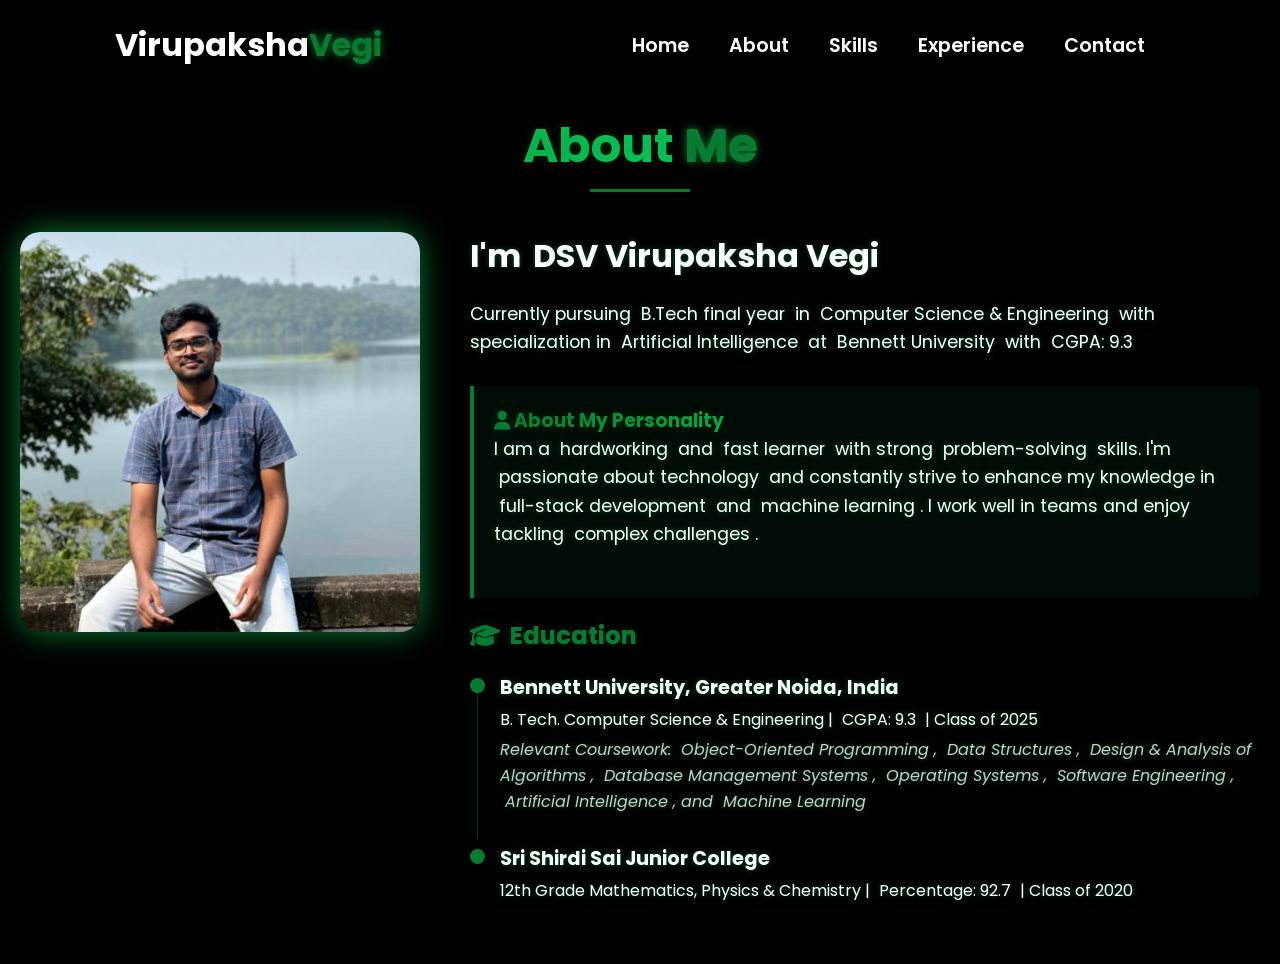
==== about.html @ ba618934 "portfolio" ====
<!doctype html>
<html lang="en">
  <head>
    <meta charset="UTF-8" />
    <meta name="viewport" content="width=device-width, initial-scale=1.0" />
    <title>About | Virupaksha Vegi</title>
    <link
      rel="stylesheet"
      href="https://cdnjs.cloudflare.com/ajax/libs/font-awesome/6.5.1/css/all.min.css"
    />
    <link rel="stylesheet" href="https://unpkg.com/aos@next/dist/aos.css" />
    <link rel="stylesheet" href="style.css" />
    <style>
      /* Radiant text effects */
      .radiant-heading {
        background: linear-gradient(90deg, #077b32, #0acf5a, #077b32);
        -webkit-background-clip: text;
        background-clip: text;
        color: transparent;
        text-shadow: 0 0 10px rgba(7, 123, 50, 0.3);
        animation: shine 3s infinite;
      }

      .glow-text {
        text-shadow: 0 0 5px rgba(7, 123, 50, 0.7);
      }

      .highlight-text {
        background: linear-gradient(
          90deg,
          transparent 50%,
          rgba(7, 123, 50, 0.2) 50%
        );
        background-size: 200% 100%;
        transition: all 0.5s ease;
        padding: 0 5px;
      }

      .highlight-text:hover {
        background-position: -100% 0;
      }

      @keyframes shine {
        0% {
          background-position: 0% 50%;
        }
        50% {
          background-position: 100% 50%;
        }
        100% {
          background-position: 0% 50%;
        }
      }

      /* Personality section styling */
      .personality-box {
        background: rgba(7, 123, 50, 0.1);
        border-left: 4px solid #077b32;
        padding: 20px;
        border-radius: 0 8px 8px 0;
        margin: 20px 0;
      }

      .education-item {
        position: relative;
        padding-left: 30px;
        margin-bottom: 30px;
      }

      .education-item::before {
        content: "";
        position: absolute;
        left: 0;
        top: 5px;
        width: 15px;
        height: 15px;
        background: #077b32;
        border-radius: 50%;
      }

      .education-item::after {
        content: "";
        position: absolute;
        left: 7px;
        top: 20px;
        bottom: -25px;
        width: 1px;
        background: rgba(7, 123, 50, 0.5);
      }

      .education-item:last-child::after {
        display: none;
      }
    </style>
  </head>
  <body>
    <nav>
      <div class="nav-container">
        <div class="logo" data-aos="zoom-in" data-aos-duration="1500">
          Virupaksha<span>Vegi</span>
        </div>
        <div class="links">
          <div
            class="link"
            data-aos="fade-up"
            data-aos-duration="1500"
            data-aos-delay="100"
          >
            <a href="index.html">Home</a>
          </div>
          <div
            class="link"
            data-aos="fade-up"
            data-aos-duration="1500"
            data-aos-delay="200"
          >
            <a href="about.html">About</a>
          </div>
          <div
            class="link"
            data-aos="fade-up"
            data-aos-duration="1500"
            data-aos-delay="300"
          >
            <a href="skills.html">Skills</a>
          </div>
          <div
            class="link"
            data-aos="fade-up"
            data-aos-duration="1500"
            data-aos-delay="400"
          >
            <a href="experience.html">Experience</a>
          </div>
          <div
            class="link"
            data-aos="fade-up"
            data-aos-duration="1500"
            data-aos-delay="500"
          >
            <a href="contact.html">Contact</a>
          </div>
        </div>
        <i class="fa-solid fa-bars hamburg" onclick="hamburg()"></i>
      </div>
      <div class="dropdown">
        <div class="links">
          <a href="index.html">Home</a>
          <a href="about.html">About</a>
          <a href="skills.html">Skills</a>
          <a href="experience.html">Experience</a>
          <a href="contact.html">Contact</a>
          <i class="fa-solid fa-xmark cancel" onclick="cancel()"></i>
        </div>
      </div>
    </nav>

    <section id="about">
      <div class="about-container">
        <h1 class="page-title radiant-heading">About <span>Me</span></h1>
        <div class="about-content">
          <div
            class="about-image"
            data-aos="fade-right"
            data-aos-duration="1000"
          >
            <img src="images/personal.png" alt="Virupaksha Vegi" />
            <div class="image-glow"></div>
          </div>
          <div
            class="about-text"
            data-aos="fade-left"
            data-aos-duration="1000"
            data-aos-delay="500"
          >
            <h2 class="glow-text">
              I'm <span class="highlight-text">DSV Virupaksha Vegi</span>
            </h2>
            <p class="glow-text">
              Currently pursuing
              <span class="highlight-text">B.Tech final year</span> in
              <span class="highlight-text">Computer Science & Engineering</span>
              with specialization in
              <span class="highlight-text">Artificial Intelligence</span> at
              <span class="highlight-text">Bennett University</span> with
              <span class="highlight-text">CGPA: 9.3</span>
            </p>

            <div class="personality-box">
              <h3 class="radiant-heading">
                <i class="fas fa-user"></i> About My Personality
              </h3>
              <p class="glow-text">
                I am a <span class="highlight-text">hardworking</span> and
                <span class="highlight-text">fast learner</span> with strong
                <span class="highlight-text">problem-solving</span> skills. I'm
                <span class="highlight-text">passionate about technology</span>
                and constantly strive to enhance my knowledge in
                <span class="highlight-text">full-stack development</span> and
                <span class="highlight-text">machine learning</span>. I work
                well in teams and enjoy tackling
                <span class="highlight-text">complex challenges</span>.
              </p>
            </div>

            <div class="education-section">
              <h3 class="radiant-heading">
                <i class="fas fa-graduation-cap"></i> Education
              </h3>
              <div class="education-item">
                <h4 class="glow-text">
                  Bennett University, Greater Noida, India
                </h4>
                <p class="glow-text">
                  B. Tech. Computer Science & Engineering |
                  <span class="highlight-text">CGPA: 9.3</span> | Class of 2025
                </p>
                <p class="coursework glow-text">
                  Relevant Coursework:
                  <span class="highlight-text">Object-Oriented Programming</span
                  >, <span class="highlight-text">Data Structures</span>,
                  <span class="highlight-text"
                    >Design & Analysis of Algorithms</span
                  >,
                  <span class="highlight-text">Database Management Systems</span
                  >, <span class="highlight-text">Operating Systems</span>,
                  <span class="highlight-text">Software Engineering</span>,
                  <span class="highlight-text">Artificial Intelligence</span>,
                  and <span class="highlight-text">Machine Learning</span>
                </p>
              </div>
              <div class="education-item">
                <h4 class="glow-text">Sri Shirdi Sai Junior College</h4>
                <p class="glow-text">
                  12th Grade Mathematics, Physics & Chemistry |
                  <span class="highlight-text">Percentage: 92.7</span> | Class
                  of 2020
                </p>
              </div>
            </div>
          </div>
        </div>
      </div>
    </section>

    <script src="https://unpkg.com/aos@next/dist/aos.js"></script>
    <script>
      AOS.init({ offset: 0 });
    </script>
    <script src="script.js"></script>
  </body>
</html>
---- style.css ----
@import url('https://fonts.googleapis.com/css2?family=Poppins:wght@100;200;300;400;500;600&display=swap');

/* Image glow effect */
.about-image {
    position: relative;
    overflow: visible;
}

.about-image::after {
    content: '';
    position: absolute;
    top: 0;
    left: 0;
    right: 0;
    bottom: 0;
    border-radius: 100%;
    box-shadow: 0 0 30px #077b32;
    opacity: 0;
    transition: opacity 0.3s ease;
}

.about-image:hover::after {
    opacity: 0.7;
}

/* Responsive adjustments */
@media (max-width: 768px) {
    .radiant-heading {
        font-size: 1.8rem;
    }

    .glow-text {
        font-size: 0.9rem;
    }
}




.project-links i {
    font-size: 1.1rem;
}

/* Ensure navigation is consistent */
nav {
    position: sticky;
    top: 0;
    z-index: 1000;
    background-color: rgba(0, 0, 0, 0.8);
    width: 100%;
}

/* About page image */
.about-image img {
    width: 100%;
    height: 100%;
    object-fit: cover;
    border-radius: 10px;
}

* {
    padding: 0;
    margin: 0;
    font-family: 'Poppins', sans-serif;
    box-sizing: border-box;
}

body {
    width: 100%;
    min-height: 100vh;
    overflow-x: hidden;
    background-color: black;
    color: white;
}

nav {
    width: 100%;
    height: 10vh;
    position: sticky;
    top: 0;
    z-index: 1000;
    background-color: rgba(0, 0, 0, 0.8);
}

.nav-container {
    width: 100%;
    height: 100%;
    display: flex;
    justify-content: space-around;
    align-items: center;
}

.logo {
    color: white;
    font-size: 2rem;
    font-weight: bold;
}

.logo span {
    color: #077b32;
    text-shadow: 0 0 10px #077b32;
}

.hamburg,
.cancel {
    cursor: pointer;
    position: absolute;
    right: 15px;
    top: 10px;
    color: white;
    display: none;
    font-size: clamp(2.5rem, 0.5rem + 5vw, 3rem);
}

.nav-container .links {
    display: flex;
}

.nav-container .links a {
    position: relative;
    font-size: 1.2rem;
    color: white;
    margin: 0 20px;
    text-decoration: none;
    font-weight: 550;
    transition: 0.3s linear;
}

.nav-container .links a::before {
    position: absolute;
    content: "";
    bottom: -3px;
    left: 0;
    width: 0%;
    height: 3px;
    background-color: #077b32;
    transition: 0.2s linear;
}

.nav-container .links a:hover::before {
    width: 100%;
}

.nav-container .links a:hover {
    color: #077b32;
}

.dropdown {
    z-index: 100;
    position: absolute;
    top: 0;
    transform: translateY(-500px);
    width: 100%;
    height: auto;
    backdrop-filter: blur(4px) brightness(40%);
    box-shadow: 0 0 20px black;
    transition: 0.2s linear;
}

.dropdown .links a {
    display: flex;
    color: white;
    text-decoration: none;
    justify-content: center;
    padding: 15px 0;
    align-items: center;
    transition: 0.2s linear;
}

.dropdown .links a:hover {
    background-color: #077b32;
}

section {
    width: 100%;
    min-height: 90vh;
    padding: 20px;
}

.main-container {
    width: 100%;
    height: 100%;
    display: flex;
    justify-content: space-evenly;
    align-items: center;
}

.main-container .image {
    width: 500px;
    height: 80vh;
    border-radius: 100%;
    overflow: hidden;
    box-shadow: 0 0 50px #077b32;
}

.main-container .image img {
    width: 100%;
    height: 100%;
    object-fit: cover;
}

.main-container .image:hover {
    animation: animate 1.5s ease-in-out infinite;
}

@keyframes animate {
    0% {
        scale: 1;
    }

    50% {
        scale: 1.05;
    }

    100% {
        scale: 1;
    }
}

.main-container .content {
    color: white;
    width: 40%;
    min-height: 100px;
}

.content h1 {
    font-size: clamp(1rem, 1rem + 5vw, 1.8rem);
}

.content h1 span {
    color: #077b32;
    text-shadow: 0 0 10px #077b32;
}

.content .typewriter {
    font-size: clamp(1rem, 1rem + 5vw, 2.5rem);
    font-weight: 600;
}

.content .typewriter-text {
    color: #077b32;
    text-shadow: 0 0 10px #077b32;
}

.content p {
    font-size: clamp(0.4rem, 0.2rem + 9vw, 1rem);
    margin: 10px 0;
}

.social-links {
    display: flex;
    margin: 20px 0;
}

.social-links i {
    display: inline-flex;
    justify-content: center;
    align-items: center;
    width: 3rem;
    height: 3rem;
    background-color: transparent;
    border: 0.2rem solid #077b32;
    border-radius: 50%;
    color: #077b32;
    margin: 5px 15px;
    font-size: 1.5rem;
    transition: 0.2s linear;
    cursor: pointer;
}

.social-links i:hover {
    scale: 1.3;
    color: black;
    background-color: #077b32;
    filter: drop-shadow(0 0 10px #077b32);
}

.btn-container {
    display: flex;
    gap: 20px;
    margin-top: 30px;
}

.btn {
    width: 150px;
    height: 6vh;
    background-color: #077b32;
    color: white;
    border: none;
    outline: none;
    font-size: 120%;
    font-weight: 700;
    border-radius: 5px;
    transition: 0.2s linear;
    cursor: pointer;
}

.btn:hover {
    scale: 1.1;
    color: #077b32;
    border: 2px solid #077b32;
    background-color: transparent;
    font-weight: 700;
    box-shadow: 0 0 40px #077b32;
}

.resume-btn {
    background-color: transparent;
    border: 2px solid #077b32;
}

.resume-btn:hover {
    background-color: #077b32;
    color: white;
}

/* Page Styles */
.page {
    padding: 50px 10%;
}

.page-title {
    font-size: 3rem;
    text-align: center;
    margin-bottom: 50px;
    position: relative;
}

.page-title span {
    color: #077b32;
    text-shadow: 0 0 10px #077b32;
}

.page-title::after {
    content: "";
    position: absolute;
    bottom: -10px;
    left: 50%;
    transform: translateX(-50%);
    width: 100px;
    height: 3px;
    background-color: #077b32;
}

/* About Page Styles */
.about-container {
    width: 100%;
}

.about-content {
    display: flex;
    justify-content: space-between;
    align-items: flex-start;
    gap: 50px;
}

.about-image {
    width: 400px;
    height: 400px;
    border-radius: 20px;
    overflow: hidden;
    box-shadow: 0 0 30px #077b32;
}

.about-image img {
    width: 100%;
    height: 100%;
    object-fit: cover;
}

.about-text {
    flex: 1;
}

.about-text h2 {
    font-size: 2rem;
    margin-bottom: 20px;
}

.about-text p {
    margin-bottom: 30px;
    font-size: 1.1rem;
    line-height: 1.6;
}

.education-section,
.certifications-section {
    margin-bottom: 40px;
}

.education-section h3,
.certifications-section h3 {
    font-size: 1.5rem;
    margin-bottom: 20px;
    color: #077b32;
    display: flex;
    align-items: center;
    gap: 10px;
}

.education-item {
    margin-bottom: 25px;
}

.education-item h4 {
    font-size: 1.2rem;
    margin-bottom: 5px;
}

.education-item p {
    margin-bottom: 5px;
    font-size: 1rem;
}

.coursework {
    font-style: italic;
    color: #ccc;
}

.certifications-section ul {
    list-style-type: none;
}

.certifications-section li {
    position: relative;
    padding-left: 25px;
    margin-bottom: 10px;
    font-size: 1rem;
}

.certifications-section li::before {
    content: "•";
    color: #077b32;
    font-size: 1.5rem;
    position: absolute;
    left: 0;
    top: -5px;
}

/* Skills Page Styles */
.skills-container {
    width: 100%;
}

.skills-grid {
    display: grid;
    grid-template-columns: repeat(auto-fill, minmax(300px, 1fr));
    gap: 30px;
}

.skill-category {
    background-color: rgba(7, 123, 50, 0.1);
    border: 1px solid #077b32;
    border-radius: 10px;
    padding: 20px;
    transition: transform 0.3s ease;
}

.skill-category:hover {
    transform: translateY(-5px);
    box-shadow: 0 0 20px rgba(7, 123, 50, 0.3);
}

.skill-category h2 {
    font-size: 1.3rem;
    margin-bottom: 15px;
    color: #077b32;
    display: flex;
    align-items: center;
    gap: 10px;
}

.skill-items {
    display: flex;
    flex-wrap: wrap;
    gap: 10px;
}

.skill-item {
    background-color: rgba(7, 123, 50, 0.2);
    color: #077b32;
    padding: 5px 15px;
    border-radius: 20px;
    font-size: 0.9rem;
    font-weight: 500;
}

/* Experience Page Styles */
.experience-container {
    width: 100%;
}

.timeline {
    position: relative;
    max-width: 1200px;
    margin: 0 auto 50px;
}

.timeline::after {
    content: '';
    position: absolute;
    width: 3px;
    background-color: #077b32;
    top: 0;
    bottom: 0;
    left: 50%;
    margin-left: -1.5px;
}

.timeline-item {
    padding: 10px 40px;
    position: relative;
    width: 50%;
    box-sizing: border-box;
}

.timeline-item::after {
    content: '';
    position: absolute;
    width: 20px;
    height: 20px;
    background-color: #077b32;
    border-radius: 50%;
    top: 15px;
    z-index: 1;
}

.timeline-item:nth-child(odd) {
    left: 0;
}

.timeline-item:nth-child(even) {
    left: 50%;
}

.timeline-item:nth-child(odd)::after {
    right: -10px;
}

.timeline-item:nth-child(even)::after {
    left: -10px;
}

.timeline-content {
    padding: 20px;
    background-color: rgba(7, 123, 50, 0.1);
    border: 1px solid #077b32;
    border-radius: 10px;
}

.timeline-date {
    color: #077b32;
    font-weight: bold;
    margin-bottom: 10px;
}

.timeline-content h3 {
    margin-bottom: 15px;
    color: #077b32;
}

/* Timeline link enhancements */
.timeline-content ul {
    list-style-type: none;
    padding-left: 5px;
}

.timeline-content li {
    position: relative;
    padding-left: 20px;
    margin-bottom: 10px;
}

.timeline-content li::before {
    content: "▹";
    position: absolute;
    left: 0;
    color: #077b32;
}

.sub-list {
    margin-top: 8px;
    padding-left: 20px;
}

.sub-list li::before {
    content: "•";
}

.tech-highlight {
    color: #0acf5a;
    font-weight: 500;
    text-shadow: 0 0 3px rgba(7, 123, 50, 0.3);
}

/* Responsive adjustments */
@media (max-width: 768px) {
    .project-link {
        display: inline-block;
        margin: 3px 0;
        width: 100%;
    }

    .company-link {
        display: block;
        margin-top: 5px;
    }
}

/* Projects Grid Styling */
.projects-grid {
    display: grid;
    grid-template-columns: repeat(auto-fill, minmax(300px, 1fr));
    gap: 30px;
    margin-top: 30px;
}

.project-card {
    background-color: rgba(7, 123, 50, 0.1);
    border: 1px solid #077b32;
    border-radius: 10px;
    padding: 20px;
    transition: transform 0.3s ease;
}

.project-card:hover {
    transform: translateY(-5px);
    box-shadow: 0 0 20px rgba(7, 123, 50, 0.3);
}

.project-card h3 {
    color: #077b32;
    margin-bottom: 15px;
    font-size: 1.2rem;
}

.project-skills {
    display: flex;
    flex-wrap: wrap;
    gap: 8px;
    margin-bottom: 15px;
}

.project-skills span {
    background-color: rgba(7, 123, 50, 0.2);
    color: #077b32;
    padding: 3px 10px;
    border-radius: 20px;
    font-size: 0.8rem;
}

.project-card ul {
    padding-left: 20px;
}

.project-card li {
    margin-bottom: 8px;
    font-size: 0.9rem;
    line-height: 1.5;
}

.project-links {
    margin-top: 15px;
    display: flex;
    gap: 15px;
}

.project-links a {
    color: #077b32;
    text-decoration: none;
    font-weight: 500;
    display: flex;
    align-items: center;
    gap: 5px;
    transition: all 0.3s;
}

.project-links a:hover {
    color: white;
    text-shadow: 0 0 5px #077b32;
}

.project-links i {
    font-size: 0.9rem;
}

.projects-title {
    margin-top: 80px;
}







.project-card h3 {
    color: #077b32;
    margin-bottom: 15px;
    font-size: 1.2rem;
}

.project-skills {
    display: flex;
    flex-wrap: wrap;
    gap: 8px;
    margin-bottom: 15px;
}

.project-skills span {
    background-color: rgba(7, 123, 50, 0.2);
    color: #077b32;
    padding: 3px 10px;
    border-radius: 20px;
    font-size: 0.8rem;
}

.project-card ul {
    padding-left: 20px;
}

.project-card li {
    margin-bottom: 8px;
    font-size: 0.9rem;
    line-height: 1.5;
}

/* Contact Page Styles */
.contact-container {
    width: 100%;
    max-width: 1200px;
    margin: 0 auto;
}

.contact-content {
    display: flex;
    justify-content: space-between;
    gap: 50px;
}

.contact-info {
    flex: 1;
}

.contact-info h2 {
    font-size: 1.8rem;
    margin-bottom: 30px;
    color: #077b32;
}

.info-item {
    display: flex;
    align-items: center;
    margin-bottom: 25px;
    gap: 15px;
}

.info-item i {
    font-size: 1.5rem;
    color: #077b32;
    width: 50px;
    height: 50px;
    border: 2px solid #077b32;
    border-radius: 50%;
    display: flex;
    justify-content: center;
    align-items: center;
}

.info-item h3 {
    font-size: 1.1rem;
    margin-bottom: 5px;
}

.info-item p,
.info-item a {
    font-size: 0.9rem;
    color: #ccc;
    text-decoration: none;
    transition: color 0.3s;
}

.info-item a:hover {
    color: #077b32;
}

.contact-form {
    flex: 1;
    background-color: rgba(7, 123, 50, 0.1);
    border: 1px solid #077b32;
    border-radius: 10px;
    padding: 30px;
}

.contact-form h2 {
    font-size: 1.8rem;
    margin-bottom: 30px;
    color: #077b32;
}

.form-group {
    margin-bottom: 20px;
}

.form-group input,
.form-group textarea {
    width: 100%;
    padding: 12px;
    background-color: transparent;
    border: 1px solid #077b32;
    border-radius: 5px;
    color: white;
    font-size: 1rem;
}

.form-group textarea {
    resize: vertical;
    min-height: 150px;
}

.form-group input:focus,
.form-group textarea:focus {
    outline: none;
    box-shadow: 0 0 10px rgba(7, 123, 50, 0.5);
}

/* Responsive Styles */
@media (max-width: 884px) {
    nav .logo {
        position: absolute;
        top: 16px;
        left: 15px;
        font-size: 1.5rem;
    }

    .main-container {
        display: flex;
        flex-direction: column;
    }

    .nav-container .links {
        display: none;
    }

    .hamburg,
    .cancel {
        display: block;
    }

    .main-container .content {
        width: 80%;
        margin-top: 50px;
    }

    .social-links i {
        width: 2.5rem;
        height: 2.5rem;
        font-size: 1.5rem;
    }

    .main-container .image {
        z-index: -1;
        width: 50%;
        height: 60%;
    }

    /* About Page Responsive */
    .about-content {
        flex-direction: column;
    }

    .about-image {
        width: 100%;
        max-width: 400px;
        margin: 0 auto;
    }

    /* Timeline Responsive */
    .timeline::after {
        left: 31px;
    }

    .timeline-item {
        width: 100%;
        padding-left: 70px;
        padding-right: 25px;
    }

    .timeline-item::after {
        left: 21px;
    }

    .timeline-item:nth-child(even) {
        left: 0;
    }

    /* Contact Page Responsive */
    .contact-content {
        flex-direction: column;
    }
}

@media (max-width: 440px) {
    .main-container .image {
        width: 80%;
        height: 50%;
        margin-bottom: 0px;
    }

    .main-container .content {
        width: 90%;
    }

    .btn-container {
        flex-direction: column;
        gap: 15px;
    }

    .btn {
        width: 100%;
    }

    .page-title {
        font-size: 2rem;
    }

    .about-image {
        height: 300px;
    }
}
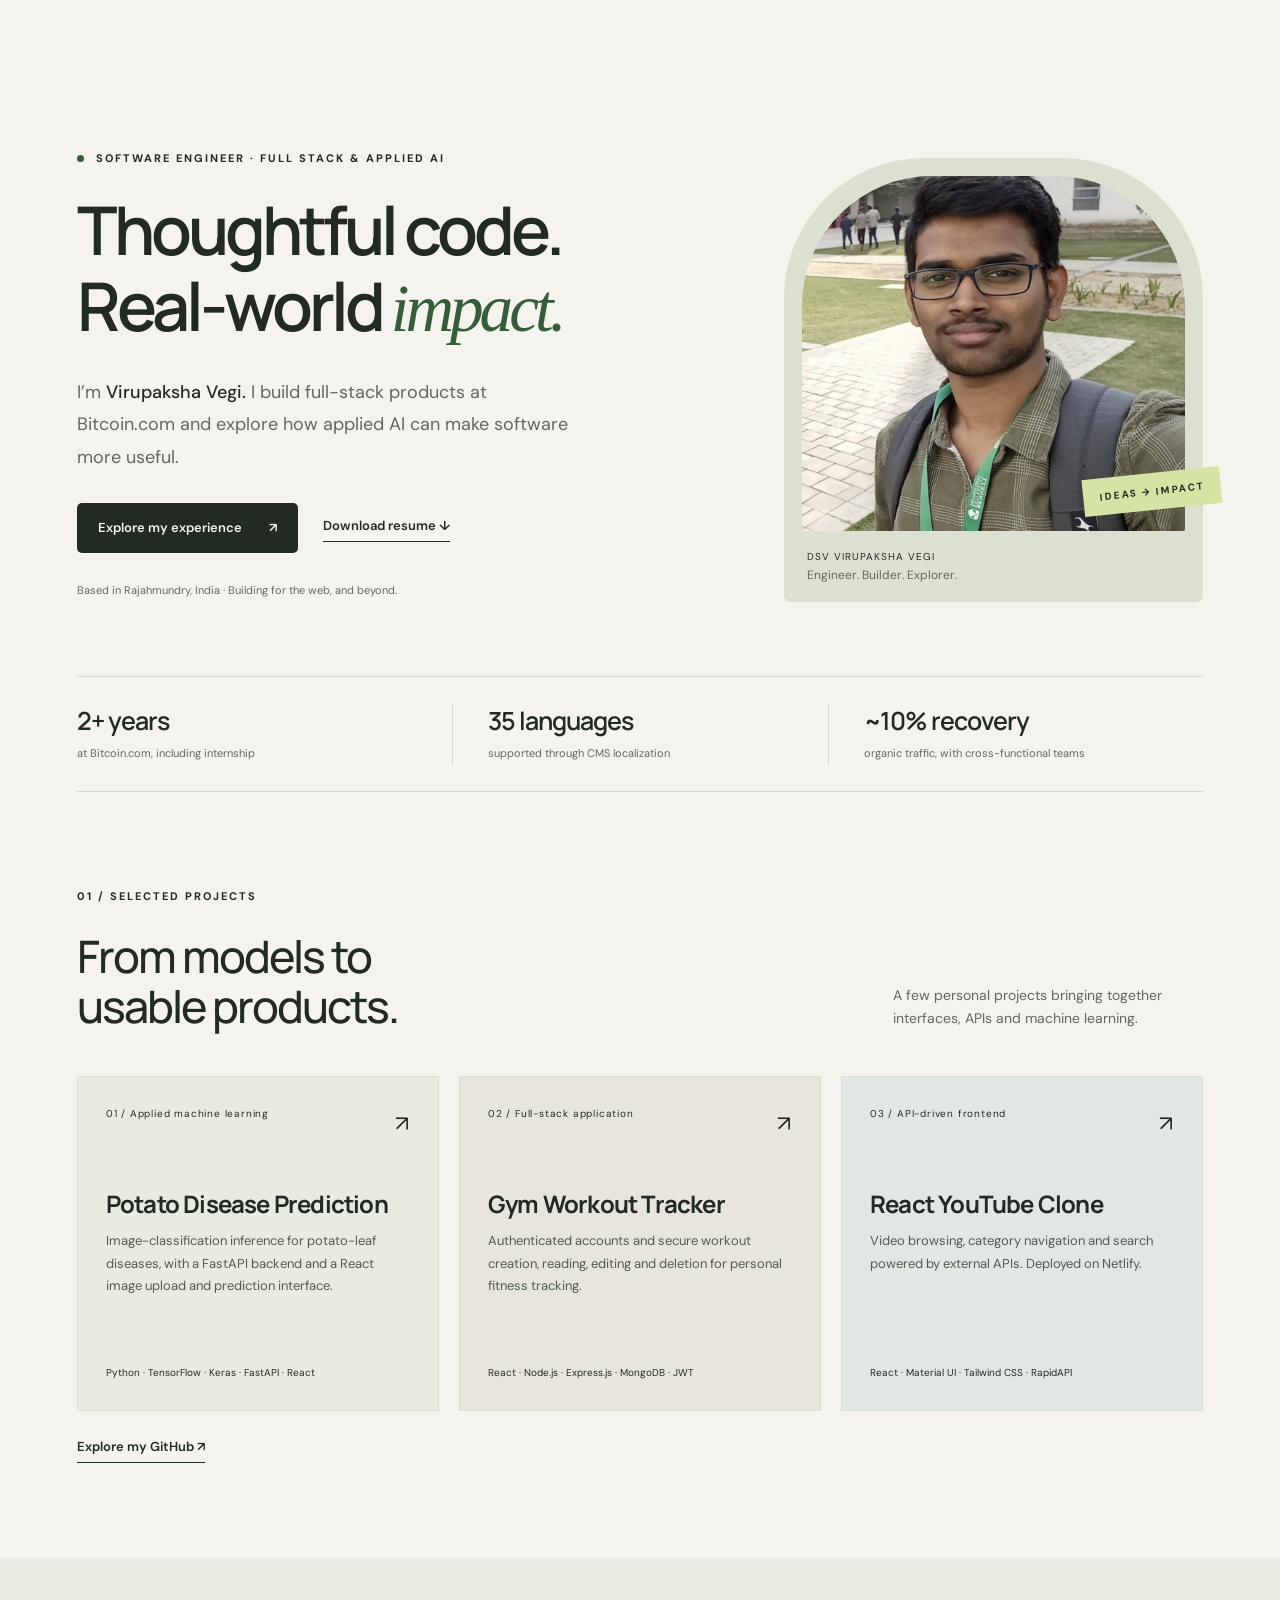
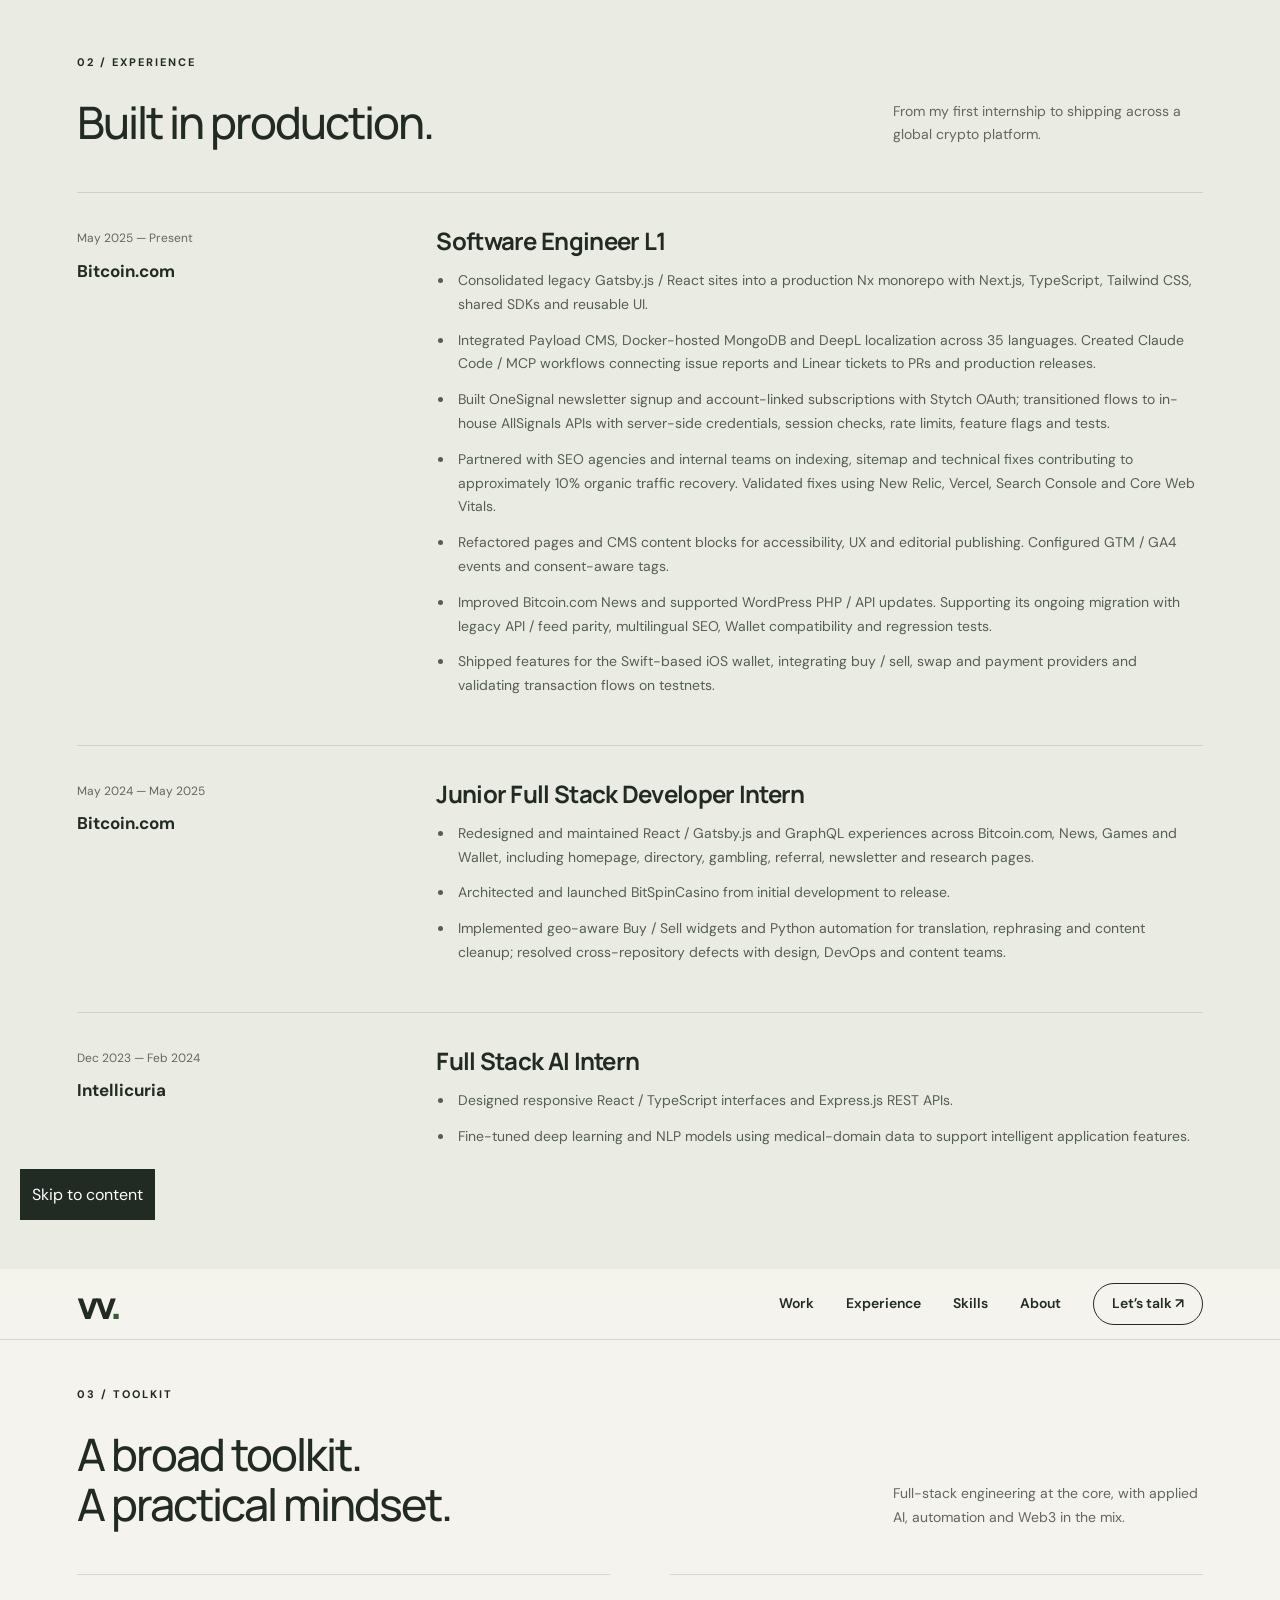
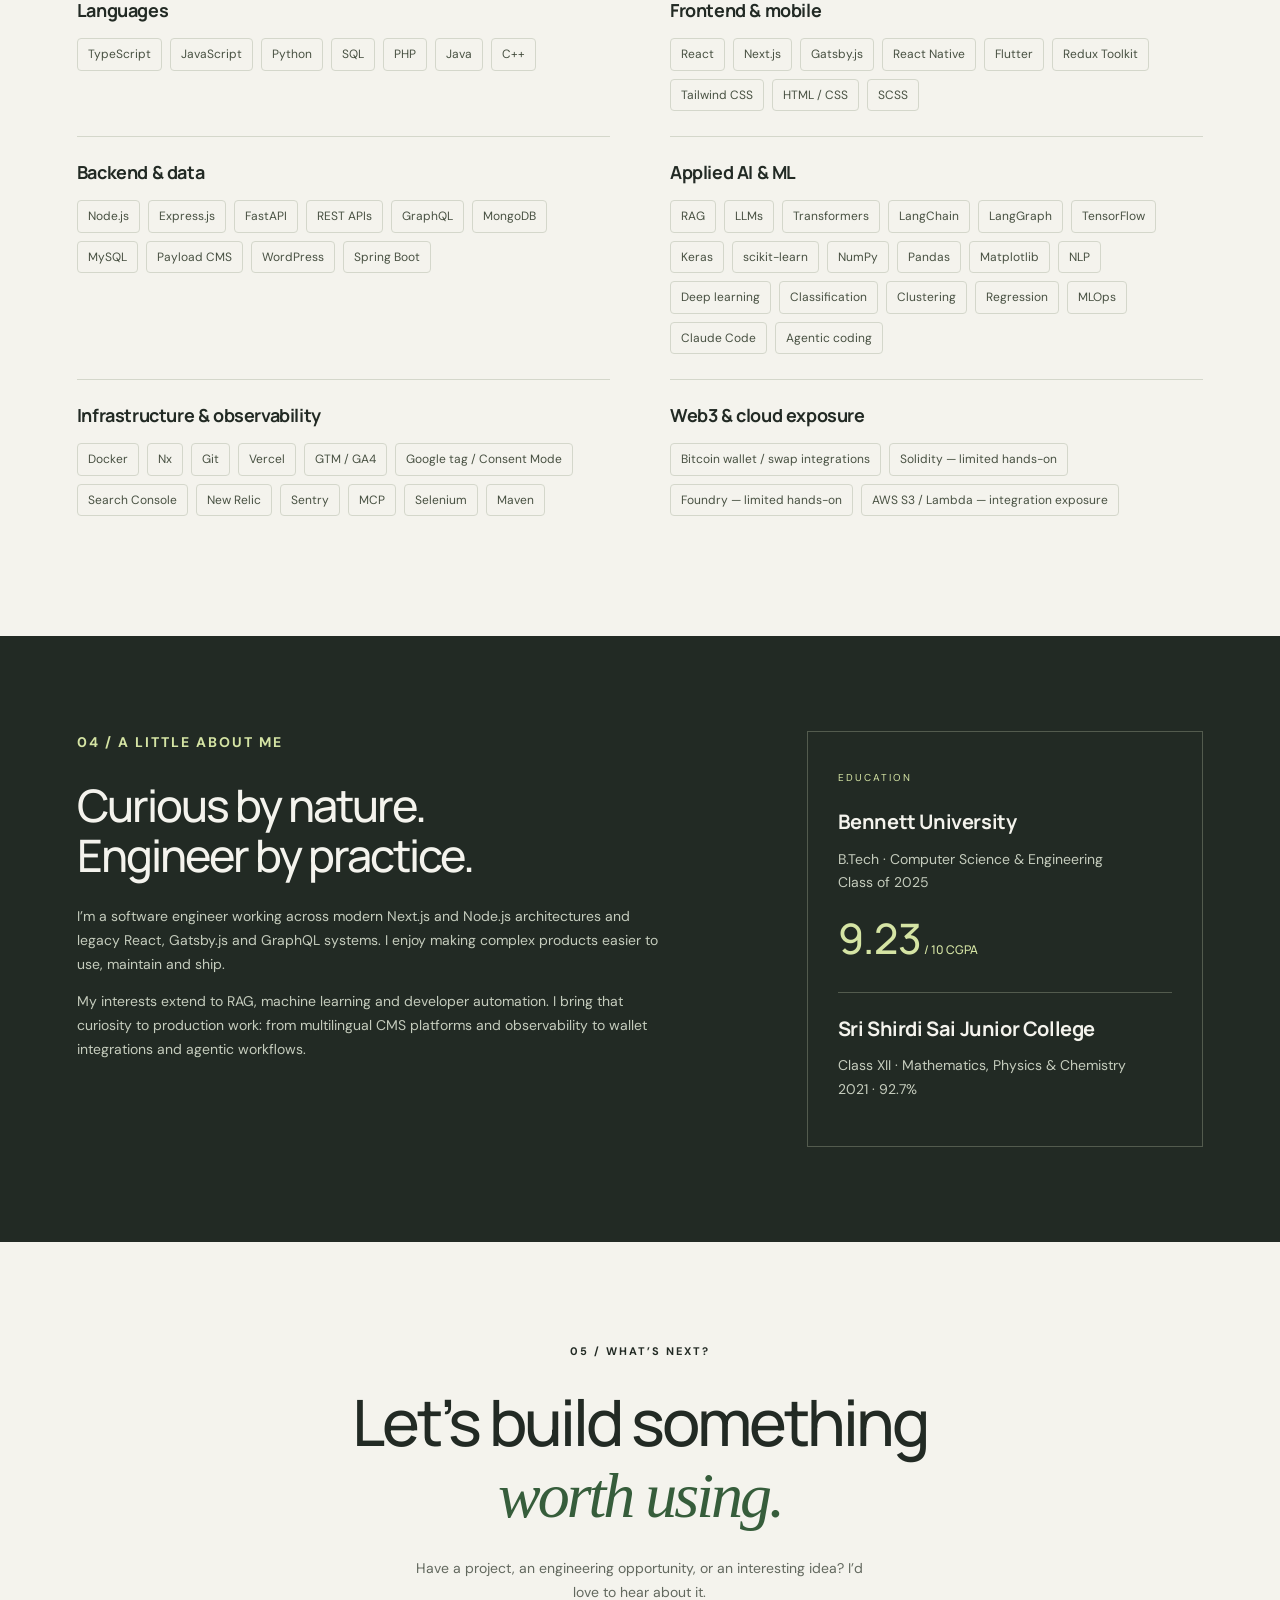
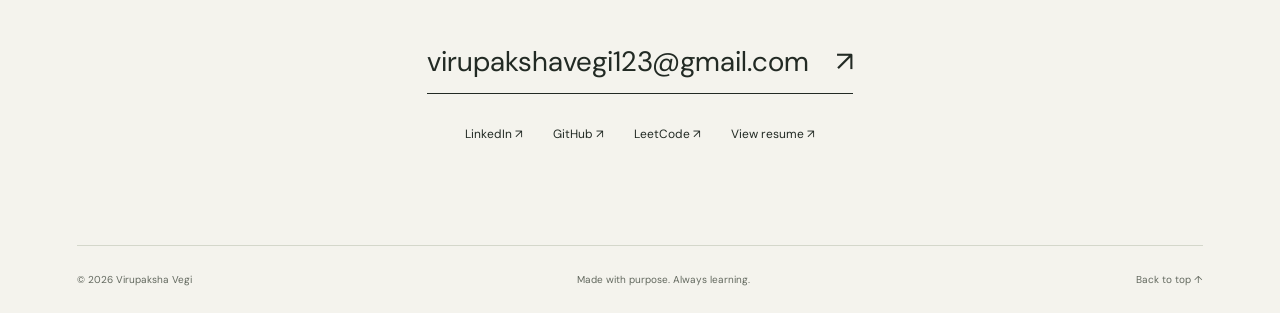
==== commit 62a03f28: "Redesign portfolio and align content with updated resume" ====
--- a/about.html
+++ b/about.html
@@ -1,252 +1 @@
-<!doctype html>
-<html lang="en">
-  <head>
-    <meta charset="UTF-8" />
-    <meta name="viewport" content="width=device-width, initial-scale=1.0" />
-    <title>About | Virupaksha Vegi</title>
-    <link
-      rel="stylesheet"
-      href="https://cdnjs.cloudflare.com/ajax/libs/font-awesome/6.5.1/css/all.min.css"
-    />
-    <link rel="stylesheet" href="https://unpkg.com/aos@next/dist/aos.css" />
-    <link rel="stylesheet" href="style.css" />
-    <style>
-      /* Radiant text effects */
-      .radiant-heading {
-        background: linear-gradient(90deg, #077b32, #0acf5a, #077b32);
-        -webkit-background-clip: text;
-        background-clip: text;
-        color: transparent;
-        text-shadow: 0 0 10px rgba(7, 123, 50, 0.3);
-        animation: shine 3s infinite;
-      }
-
-      .glow-text {
-        text-shadow: 0 0 5px rgba(7, 123, 50, 0.7);
-      }
-
-      .highlight-text {
-        background: linear-gradient(
-          90deg,
-          transparent 50%,
-          rgba(7, 123, 50, 0.2) 50%
-        );
-        background-size: 200% 100%;
-        transition: all 0.5s ease;
-        padding: 0 5px;
-      }
-
-      .highlight-text:hover {
-        background-position: -100% 0;
-      }
-
-      @keyframes shine {
-        0% {
-          background-position: 0% 50%;
-        }
-        50% {
-          background-position: 100% 50%;
-        }
-        100% {
-          background-position: 0% 50%;
-        }
-      }
-
-      /* Personality section styling */
-      .personality-box {
-        background: rgba(7, 123, 50, 0.1);
-        border-left: 4px solid #077b32;
-        padding: 20px;
-        border-radius: 0 8px 8px 0;
-        margin: 20px 0;
-      }
-
-      .education-item {
-        position: relative;
-        padding-left: 30px;
-        margin-bottom: 30px;
-      }
-
-      .education-item::before {
-        content: "";
-        position: absolute;
-        left: 0;
-        top: 5px;
-        width: 15px;
-        height: 15px;
-        background: #077b32;
-        border-radius: 50%;
-      }
-
-      .education-item::after {
-        content: "";
-        position: absolute;
-        left: 7px;
-        top: 20px;
-        bottom: -25px;
-        width: 1px;
-        background: rgba(7, 123, 50, 0.5);
-      }
-
-      .education-item:last-child::after {
-        display: none;
-      }
-    </style>
-  </head>
-  <body>
-    <nav>
-      <div class="nav-container">
-        <div class="logo" data-aos="zoom-in" data-aos-duration="1500">
-          Virupaksha<span>Vegi</span>
-        </div>
-        <div class="links">
-          <div
-            class="link"
-            data-aos="fade-up"
-            data-aos-duration="1500"
-            data-aos-delay="100"
-          >
-            <a href="index.html">Home</a>
-          </div>
-          <div
-            class="link"
-            data-aos="fade-up"
-            data-aos-duration="1500"
-            data-aos-delay="200"
-          >
-            <a href="about.html">About</a>
-          </div>
-          <div
-            class="link"
-            data-aos="fade-up"
-            data-aos-duration="1500"
-            data-aos-delay="300"
-          >
-            <a href="skills.html">Skills</a>
-          </div>
-          <div
-            class="link"
-            data-aos="fade-up"
-            data-aos-duration="1500"
-            data-aos-delay="400"
-          >
-            <a href="experience.html">Experience</a>
-          </div>
-          <div
-            class="link"
-            data-aos="fade-up"
-            data-aos-duration="1500"
-            data-aos-delay="500"
-          >
-            <a href="contact.html">Contact</a>
-          </div>
-        </div>
-        <i class="fa-solid fa-bars hamburg" onclick="hamburg()"></i>
-      </div>
-      <div class="dropdown">
-        <div class="links">
-          <a href="index.html">Home</a>
-          <a href="about.html">About</a>
-          <a href="skills.html">Skills</a>
-          <a href="experience.html">Experience</a>
-          <a href="contact.html">Contact</a>
-          <i class="fa-solid fa-xmark cancel" onclick="cancel()"></i>
-        </div>
-      </div>
-    </nav>
-
-    <section id="about">
-      <div class="about-container">
-        <h1 class="page-title radiant-heading">About <span>Me</span></h1>
-        <div class="about-content">
-          <div
-            class="about-image"
-            data-aos="fade-right"
-            data-aos-duration="1000"
-          >
-            <img src="images/personal.png" alt="Virupaksha Vegi" />
-            <div class="image-glow"></div>
-          </div>
-          <div
-            class="about-text"
-            data-aos="fade-left"
-            data-aos-duration="1000"
-            data-aos-delay="500"
-          >
-            <h2 class="glow-text">
-              I'm <span class="highlight-text">DSV Virupaksha Vegi</span>
-            </h2>
-            <p class="glow-text">
-              Currently pursuing
-              <span class="highlight-text">B.Tech final year</span> in
-              <span class="highlight-text">Computer Science & Engineering</span>
-              with specialization in
-              <span class="highlight-text">Artificial Intelligence</span> at
-              <span class="highlight-text">Bennett University</span> with
-              <span class="highlight-text">CGPA: 9.3</span>
-            </p>
-
-            <div class="personality-box">
-              <h3 class="radiant-heading">
-                <i class="fas fa-user"></i> About My Personality
-              </h3>
-              <p class="glow-text">
-                I am a <span class="highlight-text">hardworking</span> and
-                <span class="highlight-text">fast learner</span> with strong
-                <span class="highlight-text">problem-solving</span> skills. I'm
-                <span class="highlight-text">passionate about technology</span>
-                and constantly strive to enhance my knowledge in
-                <span class="highlight-text">full-stack development</span> and
-                <span class="highlight-text">machine learning</span>. I work
-                well in teams and enjoy tackling
-                <span class="highlight-text">complex challenges</span>.
-              </p>
-            </div>
-
-            <div class="education-section">
-              <h3 class="radiant-heading">
-                <i class="fas fa-graduation-cap"></i> Education
-              </h3>
-              <div class="education-item">
-                <h4 class="glow-text">
-                  Bennett University, Greater Noida, India
-                </h4>
-                <p class="glow-text">
-                  B. Tech. Computer Science & Engineering |
-                  <span class="highlight-text">CGPA: 9.3</span> | Class of 2025
-                </p>
-                <p class="coursework glow-text">
-                  Relevant Coursework:
-                  <span class="highlight-text">Object-Oriented Programming</span
-                  >, <span class="highlight-text">Data Structures</span>,
-                  <span class="highlight-text"
-                    >Design & Analysis of Algorithms</span
-                  >,
-                  <span class="highlight-text">Database Management Systems</span
-                  >, <span class="highlight-text">Operating Systems</span>,
-                  <span class="highlight-text">Software Engineering</span>,
-                  <span class="highlight-text">Artificial Intelligence</span>,
-                  and <span class="highlight-text">Machine Learning</span>
-                </p>
-              </div>
-              <div class="education-item">
-                <h4 class="glow-text">Sri Shirdi Sai Junior College</h4>
-                <p class="glow-text">
-                  12th Grade Mathematics, Physics & Chemistry |
-                  <span class="highlight-text">Percentage: 92.7</span> | Class
-                  of 2020
-                </p>
-              </div>
-            </div>
-          </div>
-        </div>
-      </div>
-    </section>
-
-    <script src="https://unpkg.com/aos@next/dist/aos.js"></script>
-    <script>
-      AOS.init({ offset: 0 });
-    </script>
-    <script src="script.js"></script>
-  </body>
-</html>
+<!doctype html><html lang="en"><head><meta charset="utf-8"><meta name="viewport" content="width=device-width, initial-scale=1"><meta http-equiv="refresh" content="0;url=index.html#about"><title>About — Virupaksha Vegi</title><link rel="canonical" href="https://portfolio-website-nu-teal.vercel.app/#about"></head><body><a href="index.html#about">Continue to about</a></body></html>
